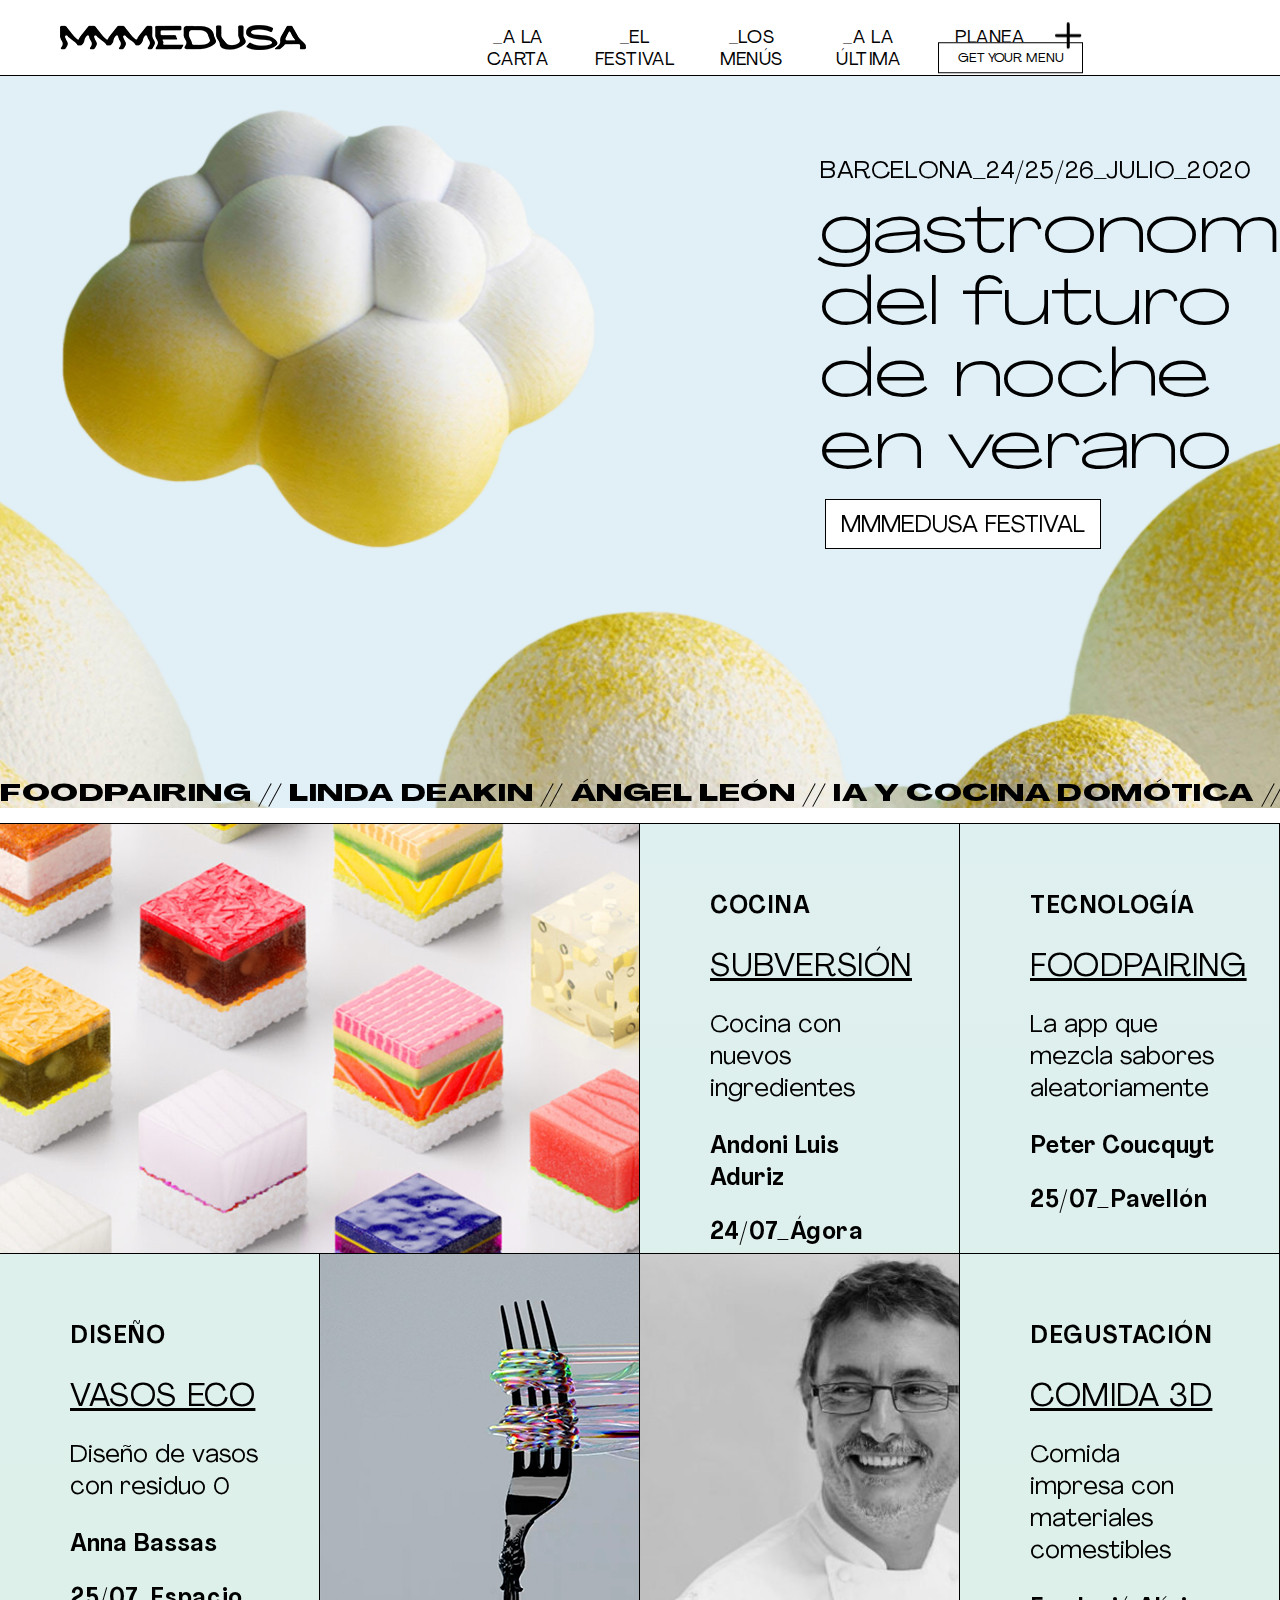
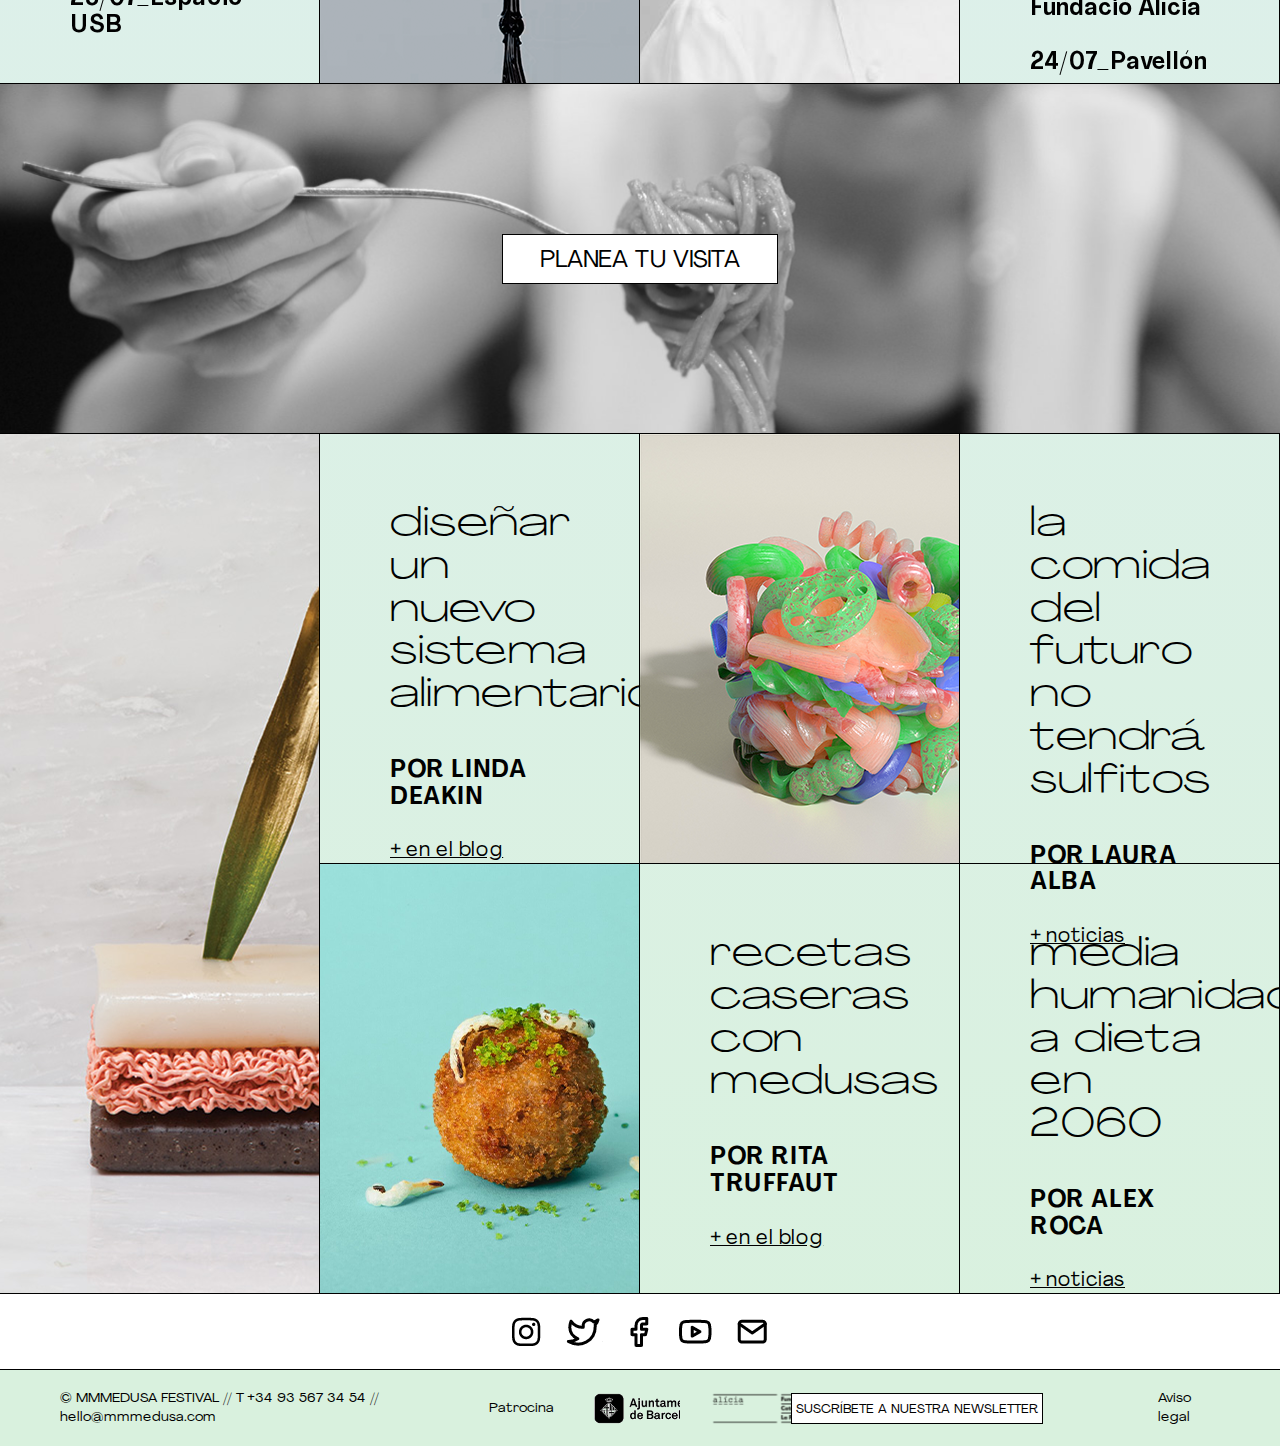
==== index.html @ 518aa2e2 "versió disseny BAU" ====
<!DOCTYPE html>
<html>
    <head>

        <meta charset="utf-8">
        <title>MMMEDUSA Festival</title>
        <meta name="author" content="Carlota Sas">
        <meta name="description" content="MMMedusa es un festival de gastronomía del futuro que se celebra durante el mes de julio en Barcelona y de noche.">
        <link rel="shortcut icon" href="img/medusa.png" type="image/png">
        <link rel="stylesheet" href="css/jquery.bxslider.css">
        <link rel="stylesheet" type="text/css" href="css/estilos.css">
        <script src="https://ajax.googleapis.com/ajax/libs/jquery/3.1.1/jquery.min.js"></script>
        <script src="css/jquery.bxslider.min.js"></script>

        <script>
        $(document).ready(function(){
        $('.slider').bxSlider({
        mode: 'horizontal',
        infiniteLoop: true,
        speed: 1500,
        pause: 7000,
        auto: true,
        pager: false,
        controls: false,
        autoHover:true
        }); 
        });
        </script>

    </head>


    <body>

        <header>

            <h1>MMMEDUSA</h1>
            <div id="navegacion">
                <nav>
                    <ul>
                        <li><a href="">_A la carta</a></li>
                        <li><a href="">_El Festival</a></li>
                        <li><a href="">_Los menús</a></li>
                        <li><a href="">_A la última</a></li>
                        <li><a href="">_Planea</a></li>
                    </ul>
                </nav>
                <a href="" class="boton2">Get your menu</a>
                <button id="burger">+</button>
            </div> 

        </header>


        <main>

            <section class="slider">
                
                <div id="portada1" title="Forsman & Bodenfors">
                    <div>
                    <p>Barcelona_24/25/26_Julio_2020</p>
                    <h2>gastronomía del futuro de noche en verano</h2>
                    </div>

                    <a href="" class="boton">MMMEDUSA Festival</a>
                </div>

                <div id="portada2" title="Lukas Vojir">
                    <div>
                    <h2>nuevos ingredientes para el menú de mañana</h2>
                    </div>

                    <a href="" class="boton">Reserva tu mesa</a>
                </div>

                <div id="portada3" title="Miki Nemcek">
                    <div>
                    <h2>45 eventos<br>3 días<br>27 speakers<br>8 cocinas</h2>
                    </div>

                    <a href="" class="boton">Mira la carta</a>
                </div>

            </section>

            <!--<section id="portada">

                <div>
                    <p>Barcelona_24/25/26_Julio_2020</p>
                    <h2>gastronomía del futuro de noche en verano</h2>
                </div>

                <a href="" class="boton">MMMEDUSA Festival</a>

            </section> 

            Esto es sin slider-->


            <aside>

                <div class="marquee">
                    <div class="track">
                        <div class="content">Foodpairing // Linda Deakin // Ángel León // IA y cocina domótica // 0% food // Sabores imposibles // Foodpairing // Linda Deakin // Ángel León // IA y cocina domótica // 0% food // Sabores imposibles //
                	   </div>
                	</div>
                </div>

            </aside>
            

            <section id="actividades">

                <a id="sushi" class="horizontal" href="https://globetrender.com/2019/04/01/sushi-singularity-3d-printed-food-biometric-data/" target="_blank">Sushi</a>

                <div class="flip-card">
  					<div class="flip-card-inner">
    					<div class="flip-card-front">
      						<article id="cocina">
                    			<h4>Cocina</h4>
                    			<a href="" id="actividad">Subversión</a>
                    			<div>
                        			<p>Cocina con nuevos ingredientes</p>
                        			<p class="bold">Andoni Luis Aduriz</p>
                    			</div>
                    			<h4 class="lugar">24/07_Ágora</h4>
                			</article>
    					</div>
    					<div class="flip-card-back">
    							<article id="cocina">
                    			<h4>Cocina</h4>
                    			<a href="" id="actividad">Medusas</a>
                    			<div>
                        			<p>Aprende a cocinar la comida del futuro</p>
                        			<p class="bold">Carme Ruscalleda</p>
                    			</div>
                    			<h4 class="lugar">25/07_Ágora</h4>
                				</article>
    					</div>
  					</div>
				</div>

                <div class="flip-card">
  					<div class="flip-card-inner">
    					<div class="flip-card-front">
    						<article id="tecnologia">
                    			<h4>Tecnología</h4>
                    			<a href="" id="actividad">Foodpairing</a>
                    			<div>
                        			<p>La app que mezcla sabores aleatoriamente</p>
                        			<p class="bold">Peter Coucquyt</p>
                    			</div>
                    			<h4 class="lugar">25/07_Pavellón</h4>
                			</article>
                		</div>
    					<div class="flip-card-back">
    						<article id="tecnologia">
                    			<h4>Tecnología</h4>
                    			<a href="" id="actividad">AI Cooking</a>
                    			<div>
                        			<p>Robots en la cocina: una realidad cercana</p>
                        			<p class="bold">Sony Corporation</p>
                    			</div>
                    			<h4 class="lugar">26/07_Espacio USB</h4>
                			</article>
                		</div>
  					</div>
				</div>
                
                <div class="flip-card">
  					<div class="flip-card-inner">
    					<div class="flip-card-front">
    						<article id="diseno">
                    			<h4>Diseño</h4>
                    			<a href="" id="actividad">Vasos Eco</a>
                    			<div>
                        			<p>Diseño de vasos con residuo 0</p>
                        			<p class="bold">Anna Bassas</p>
                    			</div>
                    			<h4 class="lugar">25/07_Espacio USB</h4>
                			</article>
                		</div>
    					<div class="flip-card-back">
    						<article id="diseno">
                    			<h4>Diseño</h4>
                    			<a href="" id="actividad">Sistemas</a>
                    			<div>
                        			<p>Diseñar el sistema alimentario del futuro</p>
                        			<p class="bold">Linda Deakin</p>
                    			</div>
                    			<h4 class="lugar">26/07_Ágora</h4>
                			</article>
                		</div>
  					</div>
				</div>

                <a id="tenedor" class="unidad" href="https://xk.studio/0-Food" target="_blank">Tenedor</a>

                <a id="andoni" class="unidad" href="https://www.mugaritz.com" target="_blank">Andoni</a>

                <div class="flip-card">
  					<div class="flip-card-inner">
    					<div class="flip-card-front">
    						<article id="degustacion">
                    			<h4>Degustación</h4>
                    			<a href="" id="actividad">Comida 3D</a>
                    			<div>
                        			<p>Comida impresa con materiales comestibles</p>
                        			<p class="bold">Fundació Alícia</p>
                    			</div>
                    			<h4 class="lugar">24/07_Pavellón</h4>
                			</article>
               			</div>
    					<div class="flip-card-back">
    						<article id="degustacion">
                    			<h4>Degustación</h4>
                    			<a href="" id="actividad">Liofilizados</a>
                    			<div>
                        			<p>Comida lista para llevar con todo el sabor</p>
                        			<p class="bold">Semon</p>
                    			</div>
                    			<h4 class="lugar">25/07_Pavellón</h4>
                			</article>
                		</div>
  					</div>
				</div>

            </section>


            <section id="planea">

                <a href="" class="boton">Planea tu visita</a>

            </section>


            <section id="novedades">
                
                <a id="pincho" class="vertical" href="http://www.elsayranzo.com/old/2017/01/15/the-future-of-food/" target="_blank">Pincho</a>

                <article id="sistema" class="unidad">
                    <h2 class="titular">diseñar un nuevo sistema alimentario</h2>
                    <h4 class="autor">Por Linda Deakin</h4>
                    <a href="" id="noticias">+ en el blog</a>
                </article>

                <a id="capas" class="unidad" href="https://xk.studio/0-Food" target="_blank">Capas</a>

                <article id="sulfitos" class="unidad">
                    <h2 class="titular">la comida del futuro no tendrá sulfitos</h2>
                    <h4 class="autor">Por Laura Alba</h4>
                    <a href="" id="noticias">+ noticias</a>
                </article>

                <a id="bola" class="unidad" href="https://space10.com/project/tomorrows-meatball/" target="_blank">Bola</a>

                <article id="medusa" class="unidad">
                    <h2 class="titular">recetas caseras con medusas</h2>
                    <h4 class="autor">Por Rita Truffaut</h4>
                    <a href="" id="noticias">+ en el blog</a>
                </article>

                 <article id="dieta" class="unidad">
                    <h2 class="titular">media humanidad a dieta en 2060 </h2>
                    <h4 class="autor">Por Alex Roca</h4>
                    <a href="" id="noticias">+ noticias</a>
                </article>
                
            
            </section>


        </main>


        <footer>


            <section id="footer-social">
                <div class="contenedor-social">
                    <a id="instagram" href="">Instagram</a>
                    <a id="twitter" href="">Twitter</a>
                    <a id="facebook" href="">Facebook</a>
                    <a id="youtube" href="">Youtube</a>
                    <a id="mail" href="">Mail</a>
                </div>
            </section>


            <section id="creditos">
            	<div id="contacto">
                <p>© MMMEDUSA FESTIVAL   //   T +34 93 567 34 54   //   hello@mmmedusa.com</p>
                </div>

                <div id="patrocinadores">
                    <p>Patrocina</p>
                    <a id="aj" class="logo" href="https://meet.barcelona.cat/ca/descobreix-barcelona/viu-barcelona/gastronomia" target="_blank">Ajuntament</a>
                    <a id="fa" class="logo" href="http://www.alicia.cat/ca/" target="_blank">Fundació Alícia</a>              
                </div>

                <div id="final">
                    <a href="" class="boton3">Suscríbete a nuestra newsletter</a>
                    <p>Aviso legal</p>
                </div>

            </section>

        </footer>

    </body>
</html>
---- css/estilos.css ----
@font-face {
  	font-family: "Agrandir-Regular";
  	src: url('../fonts/Agrandir-Regular.eot');
    src: url('../fonts/Agrandir-Regular.eot?#iefix') format('embedded-opentype'),
        url('../fonts/Agrandir-Regular.woff2') format('woff2'),
        url('../fonts/Agrandir-Regular.woff') format('woff'),
        url('../fonts/Agrandir-Regular.ttf') format('truetype'),
        url('../fonts/Agrandir-Regular.svg#Agrandir-Regular') format('svg');
    font-weight: normal;
    font-style: normal;
}

@font-face {
  	font-family: "Agrandir-TextBold";
  	src: url('../fonts/Agrandir-TextBold.eot');
    src: url('../fonts/Agrandir-TextBold.eot?#iefix') format('embedded-opentype'),
        url('../fonts/Agrandir-TextBold.woff2') format('woff2'),
        url('../fonts/Agrandir-TextBold.woff') format('woff'),
        url('../fonts/Agrandir-TextBold.ttf') format('truetype'),
        url('../fonts/Agrandir-TextBold.svg#Agrandir-TextBold') format('svg');
    font-weight: bold;
    font-style: normal;
}

@font-face {
  	font-family: "Agrandir-GrandLight";
  	src: url('../fonts/Agrandir-GrandLight.eot');
    src: url('../fonts/Agrandir-GrandLight.eot?#iefix') format('embedded-opentype'),
        url('../fonts/Agrandir-GrandLight.woff2') format('woff2'),
        url('../fonts/Agrandir-GrandLight.woff') format('woff'),
        url('../fonts/Agrandir-GrandLight.ttf') format('truetype'),
        url('../fonts/Agrandir-GrandLight.svg#Agrandir-GrandLight') format('svg');
    font-weight: 300;
    font-style: normal;
}

@font-face {
  	font-family: "Agrandir-GrandHeavy";
  	src: url('../fonts/Agrandir-GrandHeavy.eot');
    src: url('../fonts/Agrandir-GrandHeavy.eot?#iefix') format('embedded-opentype'),
        url('../fonts/Agrandir-GrandHeavy.woff2') format('woff2'),
        url('../fonts/Agrandir-GrandHeavy.woff') format('woff'),
        url('../fonts/Agrandir-GrandHeavy.ttf') format('truetype'),
        url('../fonts/Agrandir-GrandHeavy.svg#Agrandir-GrandHeavy') format('svg');
    font-weight: 800;
    font-style: normal;
}


body {
	margin:0;
	font-family:Agrandir-Regular;
	font-size:14px;
	background-image: linear-gradient(#E1EFF6, #D9F1DE);
}


header {
	height: 76px;
	background-color: #ffffff;
	border-bottom: solid 1px #000000;
	padding-top: 25px;
	padding-left: 60px;
	padding-right: 60px;
	box-sizing: border-box;
	overflow: hidden;
	position: fixed;
  	top: 0;
  	width: 100%;
  	z-index:99999;
}

header h1 {
	margin: 0;
	float: left;
	background-image: url('../img/logo-mmmedusa.png');
	width:246px;
	height:25px;
	text-indent: -999999px;
	position:relative;
}

#navegacion {
	float:right;
	width: 68%;
	height: 76px;
	text-align: left;
	margin: 0;
}

nav ul {
	list-style:none;
	padding-top: 3px;
	margin:0;
}

nav ul li {
	float:left;
	width: 15.6%;
	text-align: center;
	text-transform:uppercase;
	letter-spacing: 0.6px;
	font-size:1.285em;
	position:relative;
}

nav ul li a {
	color: black;
	text-decoration: none;
	display: block;
	width: 80%;
}

nav ul li a:hover {
	color: grey;
}

.boton2 {
	display: block;
	background-color: #ffffff;
	border: solid 1px #000000;
	width: 145px;
	height: 31px;
	text-align: center;
	color: #000000;
	line-height: 31px;
	text-decoration: none;
	text-transform: uppercase;
	font-size: 0.928em;
	float: left;
	box-sizing: border-box;
	margin-right: 55px;
  	top: 50%;
  	-ms-transform: translateY(-25%);
  	transform: translateY(-25%);
}

button {
	border: none;
	background-color: transparent;
	background-image: url('../img/mes.png');
	width:27px;
	height:27px;
	text-indent: -999999px;
	margin: 0;
	padding: 0;
	float: left;
	position: absolute;
  	top: 50%;
  	-ms-transform: translateY(-58%);
  	transform: translateY(-58%);
}


.bxslider {
 	margin: 0;
 	padding: 0;
  	width: 100%;  
  	height: 758px;
  	border: 0;
  	box-sizing: border-box;
}

.bx-wrapper {
	margin: 0;
	padding: 0;
    width: 100%;
    height: 758px;
    border: 0; 
    box-sizing: border-box;
  	position: relative;
}

.bx-wrapper .bx-viewport { 
	margin: 0;
	padding: 0;
    background-color: #E1EFF6;
    border: none;
    -moz-box-shadow: none;
    -webkit-box-shadow: none;
   	box-shadow: none;
    position: static;
 }

h2 {
	font-family:Agrandir-GrandLight;
	font-size:4.8em;
	font-weight:normal;
	margin:0;
	letter-spacing: 0.6px;
	line-height: 1.07;
}

#portada1 {
	margin-top: 76px;
	width: 100%;
	height:758px;
	background-image: url('../img/forsman.png');
	background-position: center;
	background-size:cover;
	padding-top:50px;
	padding-left:60px;
	border: 0;
}

#portada1 div {
	width:495px;
	margin-top:30px;
	margin-left:760px;
}

#portada1 div p {
	font-size:1.785em;
	margin:0.5em 0;
	text-transform:uppercase;
	letter-spacing: 0.6px;
}

#portada1 .boton {
	margin-top:11px;
	margin-left: 765px;
}

#portada2 {
	margin-top: 76px;
	width: 100%;
	height:758px;
	background-image: url('../img/vojir.png');
	background-position: center;
	background-size:cover;
	padding-top:50px;
	padding-left:60px;
}

#portada2 div {
	width:495px;
	margin-top:30px;
	margin-left:272px;
}

#portada2 div h2 {
	text-align:right;
}

#portada2 .boton {
	margin-top:11px;
	margin-left: 488px;
}

#portada3 {
	margin-top: 76px;
	width: 100%;
	height:758px;
	background-image: url('../img/plat.png');
	background-position: center;
	background-size:cover;
	padding-top:50px;
	padding-left:60px;
}

#portada3 div {
	width:500px;
	margin-top:280px;
	margin-left:267px;
}

#portada3 div h2 {
	text-align:right;
}

#portada3 .boton {
	margin-top:11px;
	margin-left: 486px;
}

.boton {
	display:block;
	background-color: #ffffff;
	border:solid 1px #000000;
	width:274px;
	height:48px;
	text-align:center;
	color:#000000;
	line-height:52px;
	text-decoration: none;
	text-transform:uppercase;
	font-size:1.714em;
}

.boton: hover{
	cursor: pointer;
}


aside {
	margin: 0;
	height: 66px;
	background-color: white;
	border-top: solid 1px #000000;
	border-bottom: solid 1px #000000;
	box-sizing: border-box;
	font-family:Agrandir-GrandHeavy;
	font-size:1.785em;
	letter-spacing: 0.6px;
	text-transform:uppercase;
	line-height: 72px;
	color: #000000;
}

.marquee {
  	position: relative;
  	width: 100vw;
  	max-width: 100%;
  	height: 66px;
  	overflow-x: hidden;
}

.track {
  	position: absolute;
  	white-space: nowrap;
  	will-change: transform;
  	animation: marquee 20s linear infinite;
}

@keyframes marquee {
  	from { transform: translateX(0); }
  	to { transform: translateX(-50%); }
}

#actividades {
	height:860px;
	width: 100%;
	box-sizing: border-box;
	float:left;
}

.unidad {
	width: 25%;
	height: 50%;
	background-color: transparent;
	margin: 0px;
	float: left;
	padding-top: 70px;
	padding-left: 70px;
	padding-right: 60px;
	border-right: solid 1px #000000;
	border-bottom: solid 1px #000000; 
	box-sizing: border-box;
}

.unidad: last-of-type{
	border-right: none;
}

.flip-card {
  	background-color: transparent;
  	width: 25%;
  	height: 50%;
  	perspective: 1000px;
  	float: left;
  	text-align: left;
  	margin: 0px;
	padding-top: 70px;
	padding-left: 70px;
	padding-right: 60px;
	border-right: solid 1px #000000;
	border-bottom: solid 1px #000000; 
	box-sizing: border-box;
}


.flip-card-inner {
  	position: relative;
  	width: 100%;
  	height: 100%;
  	text-align: center;
  	transition: transform 0.8s;
  	transform-style: preserve-3d;
  	text-align: left;
}

.flip-card:hover .flip-card-inner {
  	transform: rotateX(180deg);
}

.flip-card-front, .flip-card-back {
  	position: absolute;
  	width: 100%;
  	height: 100%;
  	-webkit-backface-visibility: hidden;
  	backface-visibility: hidden;
}

.flip-card-back {
  	transform: rotateX(180deg);
}

#actividad {
	font-size: 2.285em;
	font-weight:normal;
	letter-spacing: 0.6px;
	line-height: 1.07;
	text-transform:uppercase;
	color: black;
}

.horizontal {
	width: 50%;
	height: 50%;
	margin: 0px;
	float: left;
	padding-top: 80px;
	padding-left: 70px;
	padding-right: 70px;
	border-right: solid 1px #000000;
	border-bottom: solid 1px #000000; 
	box-sizing: border-box;
}

.vertical {
	width: 25%;
	height: 100%;
	margin: 0px;
	float: left;
	padding-top: 80px;
	padding-left: 70px;
	padding-right: 70px;
	border-right: solid 1px #000000;
	border-bottom: solid 1px #000000; 
	box-sizing: border-box;
}

h4 {
	font-family:Agrandir-TextBold;
	font-size:1.785em;
	font-weight:normal;
	margin:0;
	letter-spacing: 0.6px;
	line-height: 1.07;
	text-transform:uppercase;
	padding-bottom: 30px;
}

main section article div p {
	font-size:1.785em;
} 


.bold {
	font-family:Agrandir-TextBold;
	font-size: 1.785em;
}

.lugar {
	text-transform: capitalize;
}

#sushi {
	margin: 0;
	float: left;
	background-image: url('../img/sushi.png');
	text-indent: -999999px;
	position:relative;
}

#tenedor {
	margin: 0;
	float: left;
	background-image: url('../img/tenedor.png');
	text-indent: -999999px;
	position:relative;
}

#andoni {
	margin: 0;
	float: left;
	background-image: url('../img/andoni.png');
	text-indent: -999999px;
	position:relative;
}

#planea {
	height:350px;
	width: 100%;
	background-image: url('../img/come.png');
	background-position: center;
	background-size:cover;
	border-bottom: solid 1px #000000;
	box-sizing: border-box;
	display: flex;
	justify-content: center;
	align-items:center;
}

#planea .boton {
	position: absolute;
}

#novedades {
	height:860px;
	width: 100%;
	box-sizing: border-box;
	float:left;
}

.titular {
	font-size:2.857em;
	padding-bottom: 40px;
}

#noticias {
	font-size:1.428em;
	font-weight:normal;
	margin:0;
	letter-spacing: 0.6px;
	line-height: 1.07;
	color: black;
}

#pincho {
	margin: 0;
	float: left;
	background-image: url('../img/pincho.png');
	text-indent: -999999px;
	position:relative;
	border-bottom: solid 1px #000000;
	border-right: : solid 1px #000000;
	box-sizing: border-box;
}

#capas {
	margin: 0;
	float: left;
	background-image: url('../img/capas.png');
	text-indent: -999999px;
	position:relative;
}

#bola {
	margin: 0;
	float: left;
	background-image: url('../img/bola.png');
	text-indent: -999999px;
	position:relative;
}



footer {
	margin:0;
	height: 152px;
	background-color: #D9F1DE;
	box-sizing: border-box;
	overflow: hidden;
  	width: 100%;
  	clear:both;
 }


#footer-social { 
	height: 76px;
	width: 100%;
	background-color: #ffffff;
	border-bottom: solid 1px #000000;
	box-sizing: border-box;
	display: flex;
	justify-content: center;
	align-items:center;
}

.contenedor-social {
	height: 76px;
	width: 22%;
	display: flex;
	justify-content: space-around;
	align-items:center;
}

#instagram {
	background-image: url('../img/insta.png');
	width: 38px;
	height: 30px;
	text-indent: -999999px;
	box-sizing: border-box;
	margin: 0;
}

#twitter {
	background-image: url('../img/twitter.png');
	width: 38px;
	height: 30px;
	text-indent: -999999px;
	box-sizing: border-box;
	margin: 0;
}

#facebook {
	background-image: url('../img/facebook.png');
	width: 38px;
	height: 30px;
	text-indent: -999999px;
	box-sizing: border-box;
	margin: 0;
}

#youtube {
	background-image: url('../img/youtube.png');
	width: 38px;
	height: 30px;
	text-indent: -999999px;
	box-sizing: border-box;
	margin: 0;
}

#mail {
	background-image: url('../img/mail.png');
	width: 38px;
	height: 30px;
	text-indent: -999999px;
	box-sizing: border-box;
	margin: 0;
}

#creditos {
	height: 76px;
	width: 100%;
	box-sizing: border-box;
	padding-left: 60px;
	padding-right: 60px;
	display: flex;
	justify-content: space-around;
	align-items:center;
}

#contacto {
	width: 37%;
 	height: 76px;
 	display: flex;
	justify-content: flex-start;
	align-items:center;
}

 #patrocinadores {
 	text-align: left;
 	width: 26%;
 	height: 76px;
 	display: flex;
	justify-content: space-around;
	align-items:center;
 }

 footer section #patrocinadores p {
 	padding-right: 40px;
 }

 #aj {
	margin: 0;
	background-image: url('../img/ajuntament.png');
	text-indent: -999999px;
	width: 110px;
	height: 31px;
	box-sizing: border-box;
	margin-right: 30px;
}

 #fa {
	margin: 0;
	background-image: url('../img/alicia.png');
	text-indent: -999999px;
	width: 103px;
	height: 33px;
	box-sizing: border-box;
}

 #final {
 	width: 37%;
 	height: 76px;
 	display: flex;
	justify-content: flex-end;
	align-items:center;
 }

.boton3 {
	display:block;
	background-color: #ffffff;
	border:solid 1px #000000;
	width:280px;
	height:31px;
	text-align:center;
	color:#000000;
	line-height:31px;
	text-decoration: none;
	text-transform:uppercase;
	font-size:0.928em;
	box-sizing: border-box;
	margin:0;
	margin-right: 115px;
}
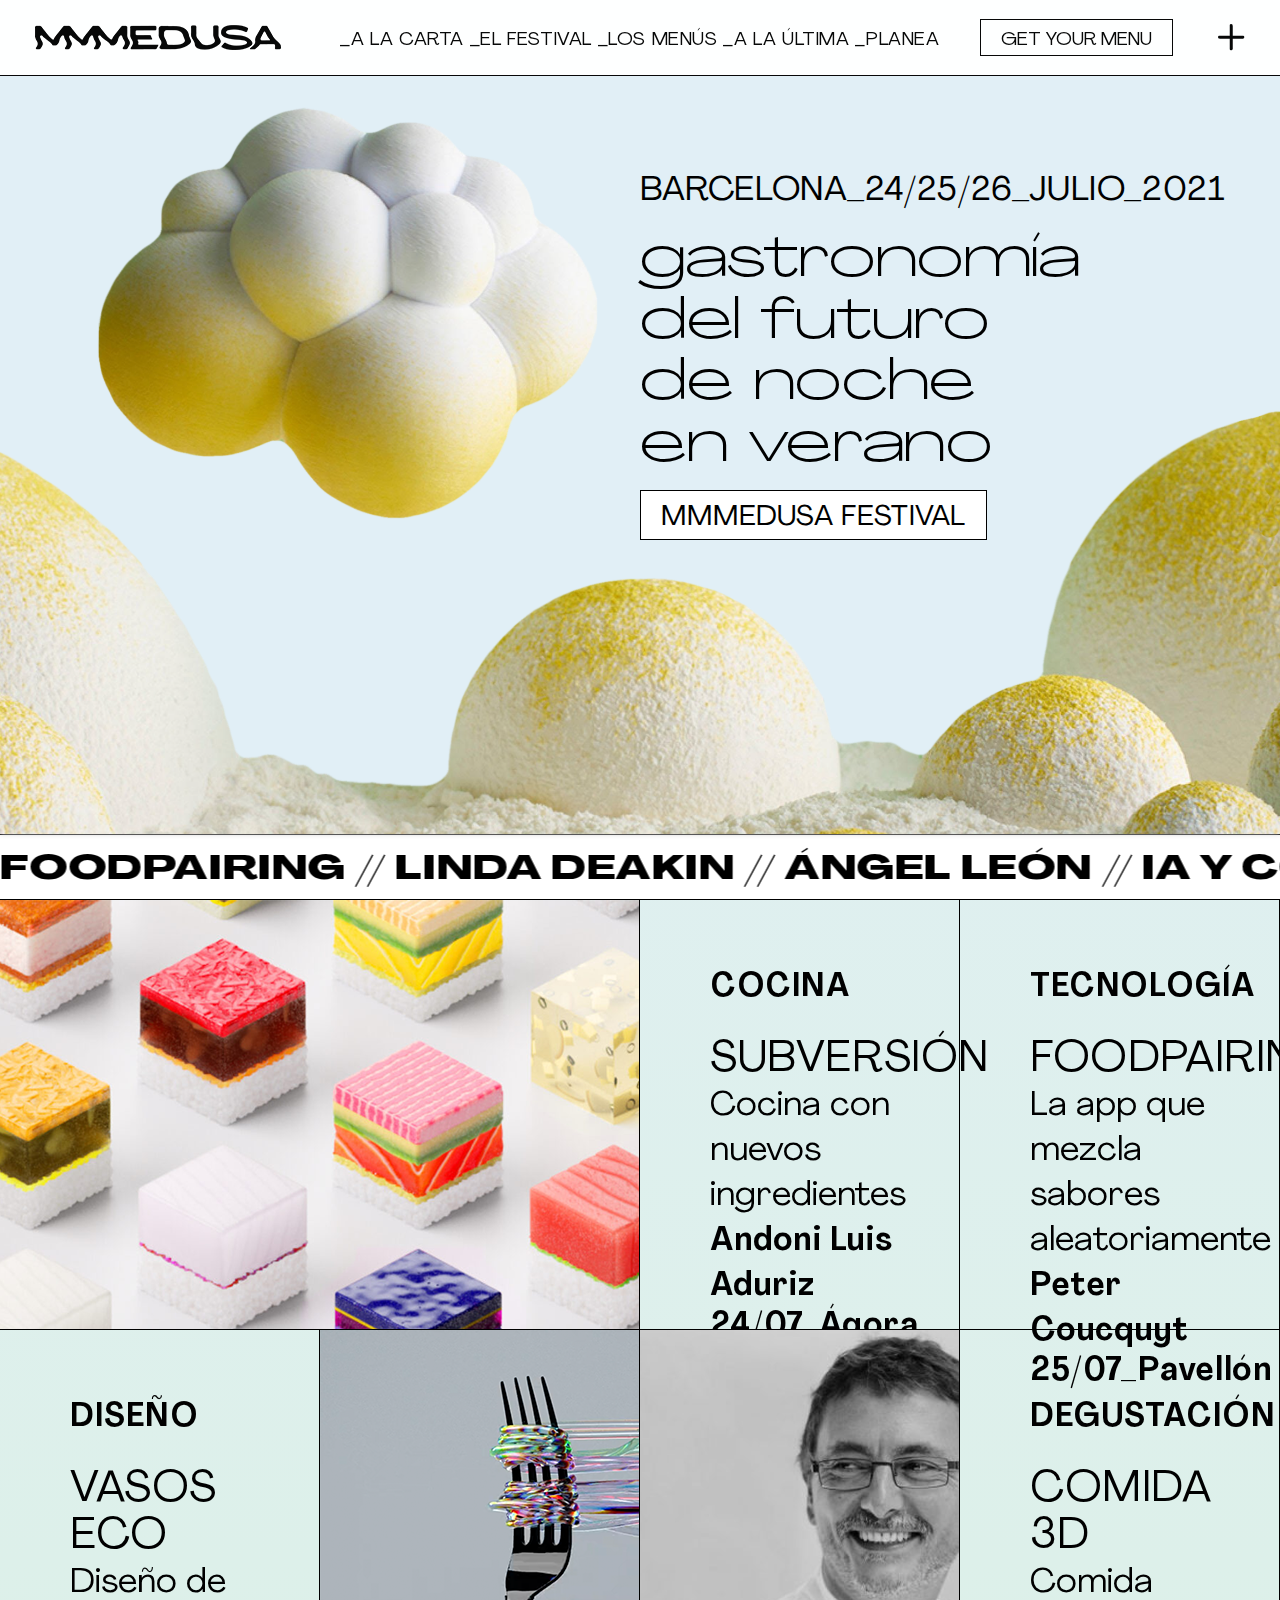
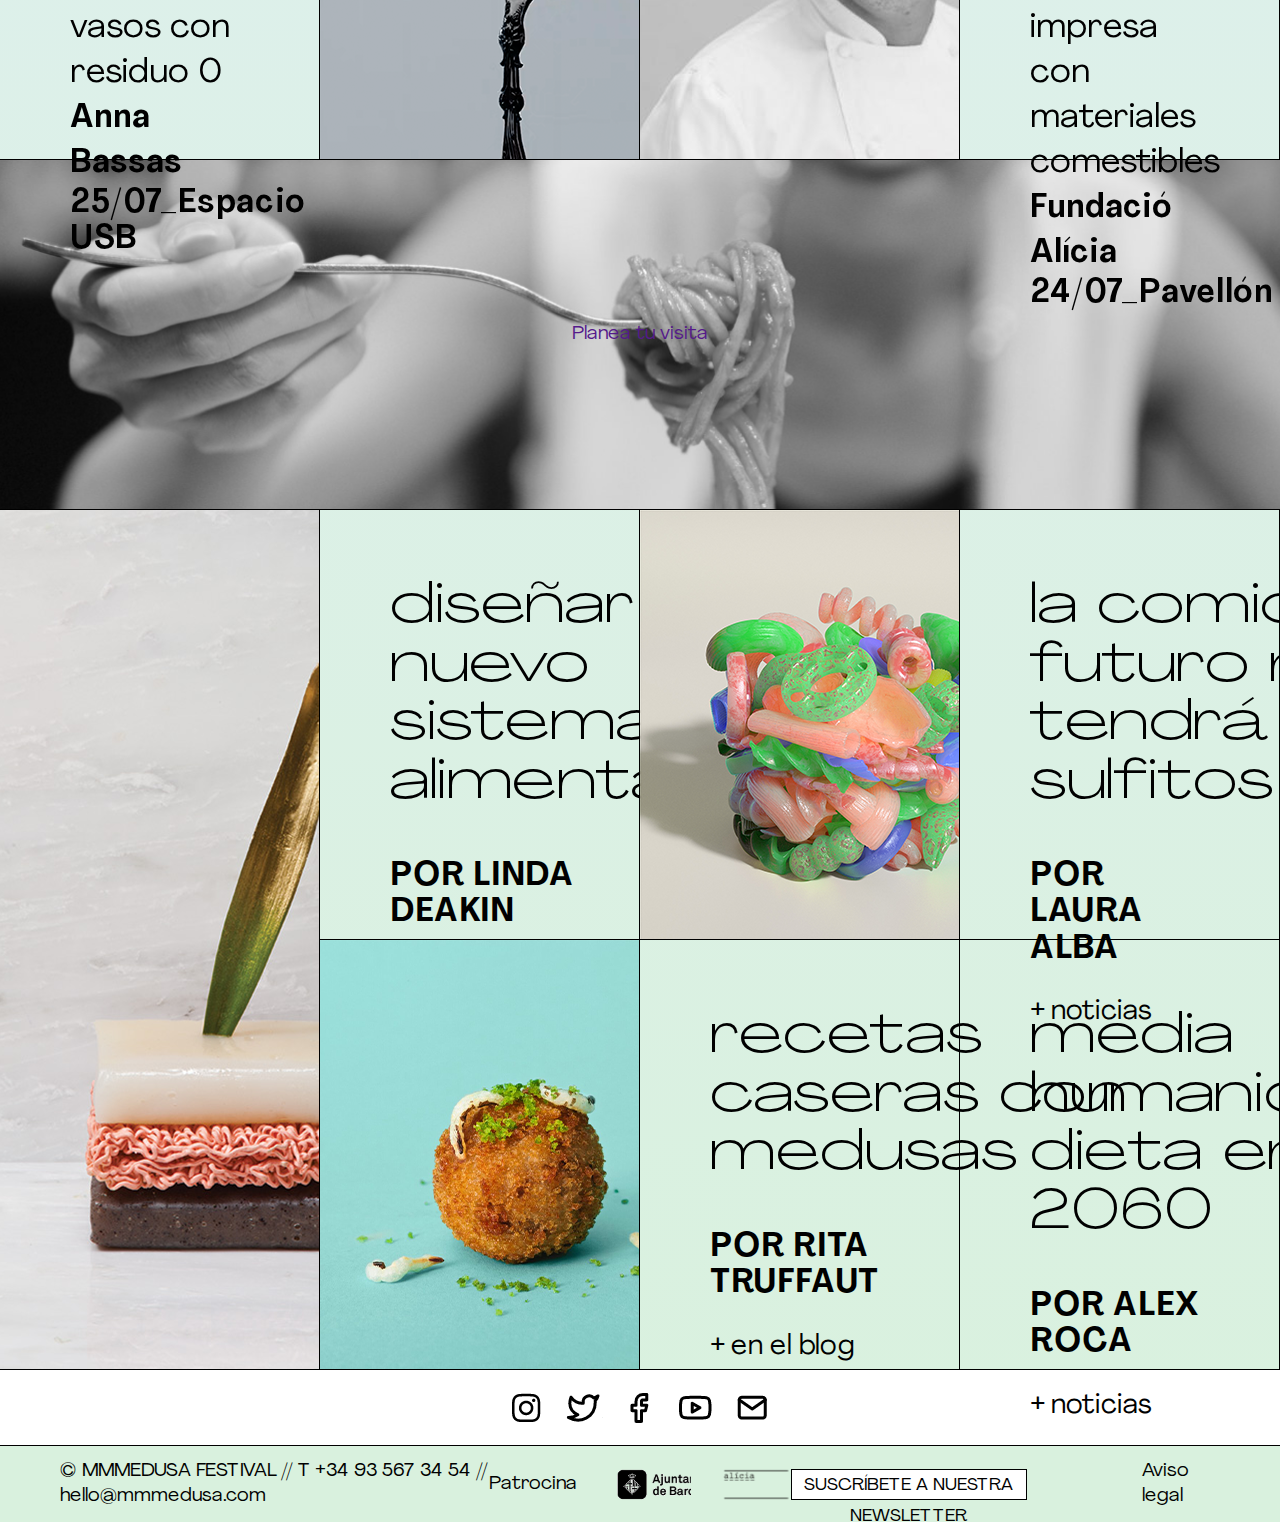
==== commit 40e6c19e: "nav i portada" ====
--- a/index.html
+++ b/index.html
@@ -10,22 +10,8 @@
         <link rel="stylesheet" href="css/jquery.bxslider.css">
         <link rel="stylesheet" type="text/css" href="css/estilos.css">
         <script src="https://ajax.googleapis.com/ajax/libs/jquery/3.1.1/jquery.min.js"></script>
-        <script src="css/jquery.bxslider.min.js"></script>
-
-        <script>
-        $(document).ready(function(){
-        $('.slider').bxSlider({
-        mode: 'horizontal',
-        infiniteLoop: true,
-        speed: 1500,
-        pause: 7000,
-        auto: true,
-        pager: false,
-        controls: false,
-        autoHover:true
-        }); 
-        });
-        </script>
+        <script src="js/jquery.bxslider.min.js"></script>
+        <script src="js/slider.js"></script>
 
     </head>
 
@@ -34,19 +20,19 @@
 
         <header>
 
-            <h1>MMMEDUSA</h1>
-            <div id="navegacion">
-                <nav>
-                    <ul>
-                        <li><a href="">_A la carta</a></li>
-                        <li><a href="">_El Festival</a></li>
-                        <li><a href="">_Los menús</a></li>
-                        <li><a href="">_A la última</a></li>
-                        <li><a href="">_Planea</a></li>
-                    </ul>
-                </nav>
-                <a href="" class="boton2">Get your menu</a>
-                <button id="burger">+</button>
+            <h1><a href="#index.html">MMMEDUSA</a></h1>
+            <nav>
+                <ul>
+                    <li><a href="">_A la carta</a></li>
+                    <li><a href="">_El Festival</a></li>
+                    <li><a href="">_Los menús</a></li>
+                    <li><a href="">_A la última</a></li>
+                    <li><a href="">_Planea</a></li>
+                </ul>
+            </nav>
+            <div class="botons">
+                <button>Get your menu</button>
+                <a href="" id="burger"></a>
             </div> 
 
         </header>
@@ -56,45 +42,29 @@
 
             <section class="slider">
                 
-                <div id="portada1" title="Forsman & Bodenfors">
-                    <div>
-                    <p>Barcelona_24/25/26_Julio_2020</p>
-                    <h2>gastronomía del futuro de noche en verano</h2>
+                <article id="portada1" title="Forsman & Bodenfors">
+                    <div class="txt_portada1">
+                        <p>Barcelona_24/25/26_Julio_2021</p>
+                        <h2>gastronomía del futuro de noche<br> en verano</h2>
+                        <button>MMMEDUSA Festival</button>
                     </div>
-
-                    <a href="" class="boton">MMMEDUSA Festival</a>
-                </div>
-
-                <div id="portada2" title="Lukas Vojir">
-                    <div>
-                    <h2>nuevos ingredientes para el menú de mañana</h2>
+                </article>
+
+                <article id="portada2" title="Lukas Vojir">
+                    <div class="txt_portada2">
+                        <h2>nuevos ingredientes para el menú<br>de mañana</h2>
+                        <button>Reserva tu mesa</button>
                     </div>
-
-                    <a href="" class="boton">Reserva tu mesa</a>
-                </div>
-
-                <div id="portada3" title="Miki Nemcek">
-                    <div>
-                    <h2>45 eventos<br>3 días<br>27 speakers<br>8 cocinas</h2>
+                </article>
+
+                <article id="portada3" title="Miki Nemcek">
+                    <div class="txt_portada3">
+                        <h2>45 eventos<br>3 días<br>27 speakers<br>8 cocinas</h2>
+                        <button>Mira la carta</button>
                     </div>
-
-                    <a href="" class="boton">Mira la carta</a>
-                </div>
-
-            </section>
-
-            <!--<section id="portada">
-
-                <div>
-                    <p>Barcelona_24/25/26_Julio_2020</p>
-                    <h2>gastronomía del futuro de noche en verano</h2>
-                </div>
-
-                <a href="" class="boton">MMMEDUSA Festival</a>
-
-            </section> 
-
-            Esto es sin slider-->
+                </article>
+
+            </section>
 
 
             <aside>
--- a/css/estilos.css
+++ b/css/estilos.css
@@ -46,119 +46,128 @@
     font-style: normal;
 }
 
+* {
+	box-sizing: border-box;
+	margin: 0;
+	padding: 0;
+}
 
 body {
-	margin:0;
-	font-family:Agrandir-Regular;
-	font-size:14px;
+	font-family: 'Agrandir-Regular';
+	font-size: 1.2rem;
 	background-image: linear-gradient(#E1EFF6, #D9F1DE);
 }
 
+a {
+	text-decoration: none;
+	display: inline-block;
+}
+
+a:hover {
+	cursor: pointer;
+}
+
+button {
+	background-color: #ffffff;
+	border: solid 1px #000000;
+	border-radius: none;
+	padding: 8px 20px 2px 20px;
+	text-align: center;
+	color: #000000;
+	text-decoration: none;
+	text-transform: uppercase;
+	font-family: 'Agrandir-Regular';
+	font-size: 1.2rem;
+	transition: all .1s ease-in-out;
+}
+    
+button:hover {
+	background-image: linear-gradient(to bottom right, #E1EFF6, #D9F1DE);
+    transform: scale(1.05);
+	will-change: transform;
+}
+
 
 header {
+	top:0;
+	width: 100%;
 	height: 76px;
 	background-color: #ffffff;
 	border-bottom: solid 1px #000000;
-	padding-top: 25px;
-	padding-left: 60px;
-	padding-right: 60px;
-	box-sizing: border-box;
-	overflow: hidden;
+	display: flex;
+	align-items: center;
+	padding-left: 35px;
+	padding-right: 35px;
 	position: fixed;
-  	top: 0;
-  	width: 100%;
-  	z-index:99999;
+	z-index:99999;
+	opacity: 0.97;
 }
 
 header h1 {
-	margin: 0;
-	float: left;
 	background-image: url('../img/logo-mmmedusa.png');
-	width:246px;
-	height:25px;
-	text-indent: -999999px;
-	position:relative;
-}
-
-#navegacion {
-	float:right;
-	width: 68%;
-	height: 76px;
-	text-align: left;
-	margin: 0;
+	background-repeat: no-repeat;
+	width:25%;
+	text-indent: -999999px;
+	margin-top: 25px;
+	cursor: pointer;
+}
+
+nav {
+	width: 50%;
+
 }
 
 nav ul {
+	display: flex;
+	align-items: center;
+	justify-content: space-around;
 	list-style:none;
-	padding-top: 3px;
-	margin:0;
 }
 
 nav ul li {
-	float:left;
-	width: 15.6%;
 	text-align: center;
 	text-transform:uppercase;
 	letter-spacing: 0.6px;
-	font-size:1.285em;
-	position:relative;
+	margin-top: 5px;
 }
 
 nav ul li a {
 	color: black;
-	text-decoration: none;
-	display: block;
-	width: 80%;
+	transition: all .1s ease-in-out;
 }
 
 nav ul li a:hover {
-	color: grey;
-}
-
-.boton2 {
-	display: block;
-	background-color: #ffffff;
-	border: solid 1px #000000;
-	width: 145px;
-	height: 31px;
-	text-align: center;
-	color: #000000;
-	line-height: 31px;
-	text-decoration: none;
-	text-transform: uppercase;
-	font-size: 0.928em;
-	float: left;
-	box-sizing: border-box;
-	margin-right: 55px;
-  	top: 50%;
-  	-ms-transform: translateY(-25%);
-  	transform: translateY(-25%);
-}
-
-button {
+	transform: scale(1.1);
+	will-change: transform;
+}
+
+.botons {
+	width: 25%;
+	display: flex;
+	align-items: center;
+	justify-content: flex-end;
+}
+
+#burger {
 	border: none;
 	background-color: transparent;
 	background-image: url('../img/mes.png');
 	width:27px;
 	height:27px;
-	text-indent: -999999px;
-	margin: 0;
+	margin-left: 15%;
 	padding: 0;
-	float: left;
-	position: absolute;
-  	top: 50%;
-  	-ms-transform: translateY(-58%);
-  	transform: translateY(-58%);
-}
-
+}
+
+
+main {
+	margin-top: 76px;	
+}
 
 .bxslider {
  	margin: 0;
  	padding: 0;
   	width: 100%;  
   	height: 758px;
-  	border: 0;
-  	box-sizing: border-box;
 }
 
 .bx-wrapper {
@@ -167,8 +176,6 @@
     width: 100%;
     height: 758px;
     border: 0; 
-    box-sizing: border-box;
-  	position: relative;
 }
 
 .bx-wrapper .bx-viewport { 
@@ -183,53 +190,57 @@
  }
 
 h2 {
-	font-family:Agrandir-GrandLight;
-	font-size:4.8em;
+	font-family: 'Agrandir-GrandLight';
+	font-size: 3em;
 	font-weight:normal;
-	margin:0;
 	letter-spacing: 0.6px;
 	line-height: 1.07;
+	margin-bottom: 2%;
+	width:450px;
+}
+
+.slider button {
+	font-size:1.5em;
+}
+
+.boton:hover {
+	cursor: pointer;
 }
 
 #portada1 {
-	margin-top: 76px;
 	width: 100%;
 	height:758px;
 	background-image: url('../img/forsman.png');
 	background-position: center;
-	background-size:cover;
-	padding-top:50px;
-	padding-left:60px;
+	background-size: cover;
 	border: 0;
-}
-
-#portada1 div {
-	width:495px;
-	margin-top:30px;
-	margin-left:760px;
-}
-
-#portada1 div p {
+	display: flex;
+	justify-content: flex-end
+}
+
+.txt_portada1{
+	width: 50%;
+	height: 90%;
+	align-self: flex-end;
+}
+
+.txt_portada1 p {
 	font-size:1.785em;
 	margin:0.5em 0;
 	text-transform:uppercase;
 	letter-spacing: 0.6px;
 }
 
-#portada1 .boton {
-	margin-top:11px;
-	margin-left: 765px;
-}
-
 #portada2 {
-	margin-top: 76px;
 	width: 100%;
 	height:758px;
 	background-image: url('../img/vojir.png');
 	background-position: center;
 	background-size:cover;
-	padding-top:50px;
-	padding-left:60px;
+	border: 0;
+	display: flex;
+	justify-content: flex-end
+	
 }
 
 #portada2 div {
@@ -248,7 +259,6 @@
 }
 
 #portada3 {
-	margin-top: 76px;
 	width: 100%;
 	height:758px;
 	background-image: url('../img/plat.png');
@@ -271,24 +281,6 @@
 #portada3 .boton {
 	margin-top:11px;
 	margin-left: 486px;
-}
-
-.boton {
-	display:block;
-	background-color: #ffffff;
-	border:solid 1px #000000;
-	width:274px;
-	height:48px;
-	text-align:center;
-	color:#000000;
-	line-height:52px;
-	text-decoration: none;
-	text-transform:uppercase;
-	font-size:1.714em;
-}
-
-.boton: hover{
-	cursor: pointer;
 }
 
 
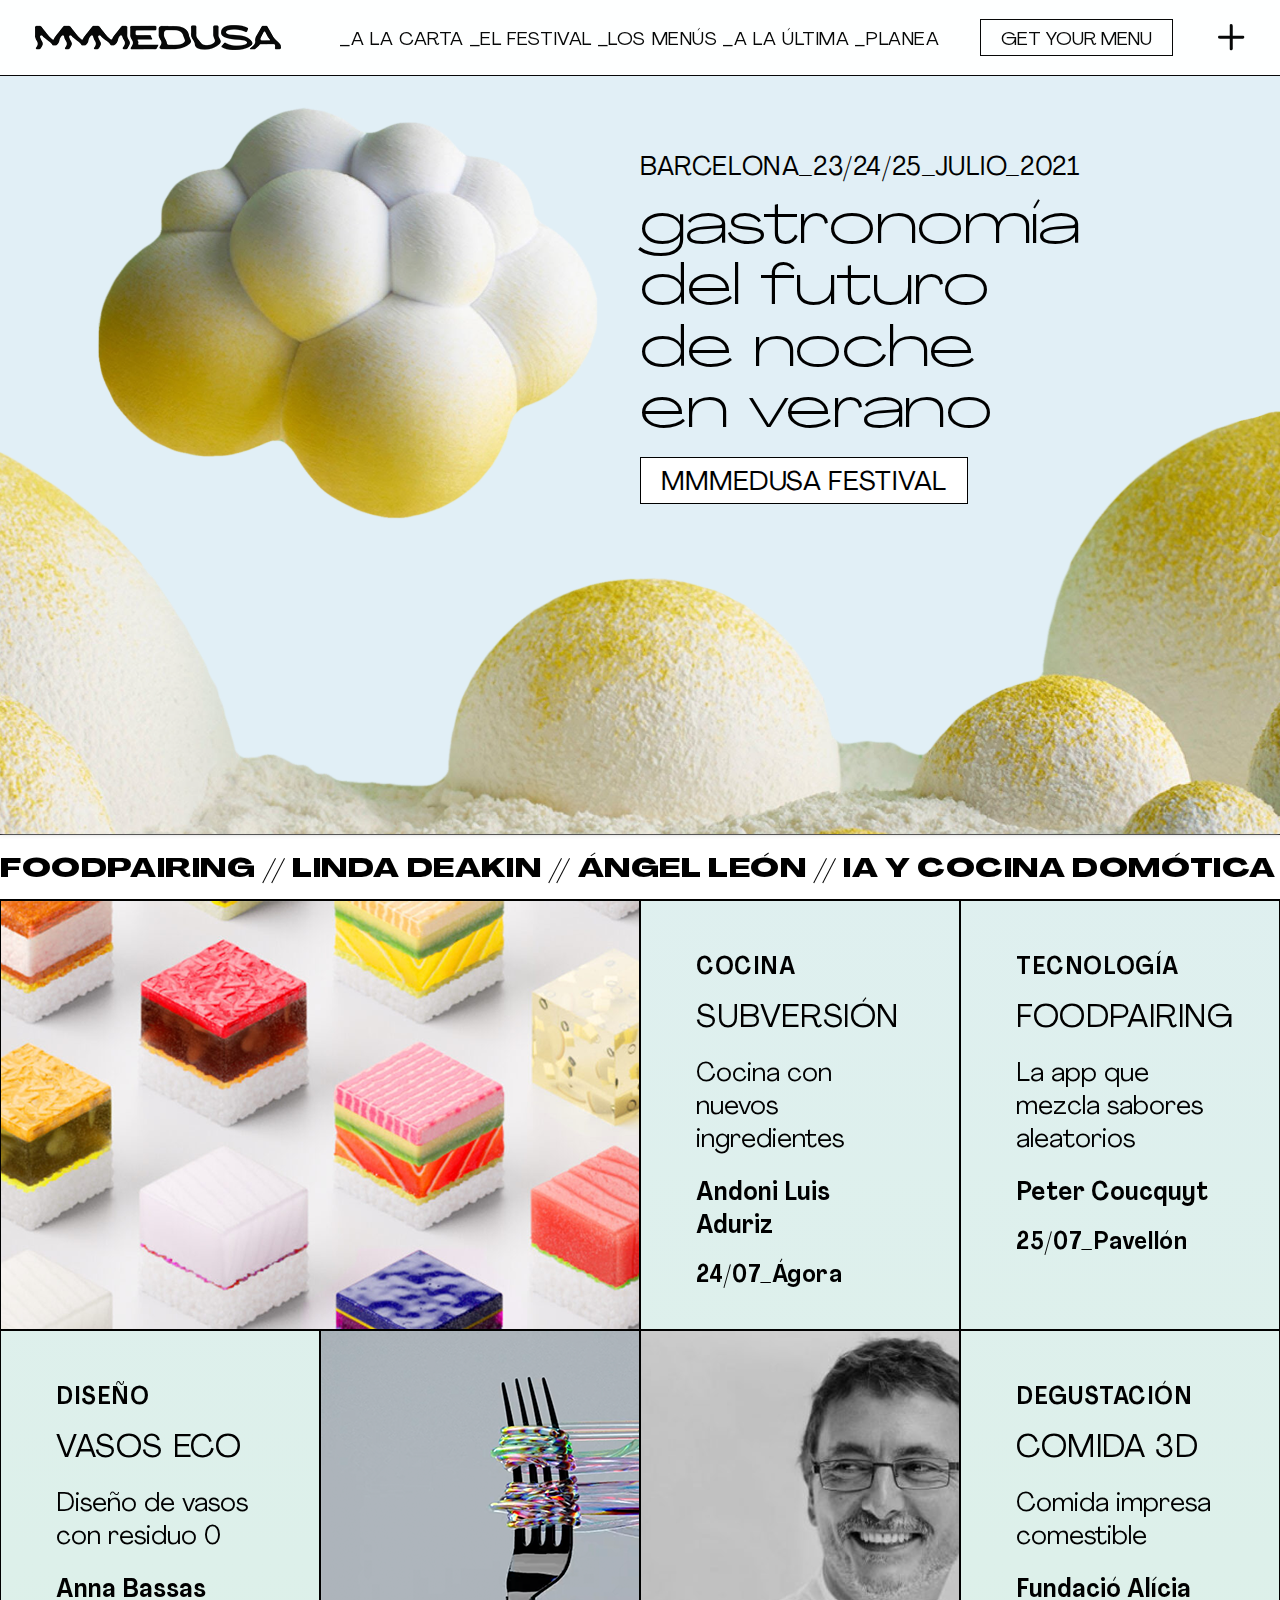
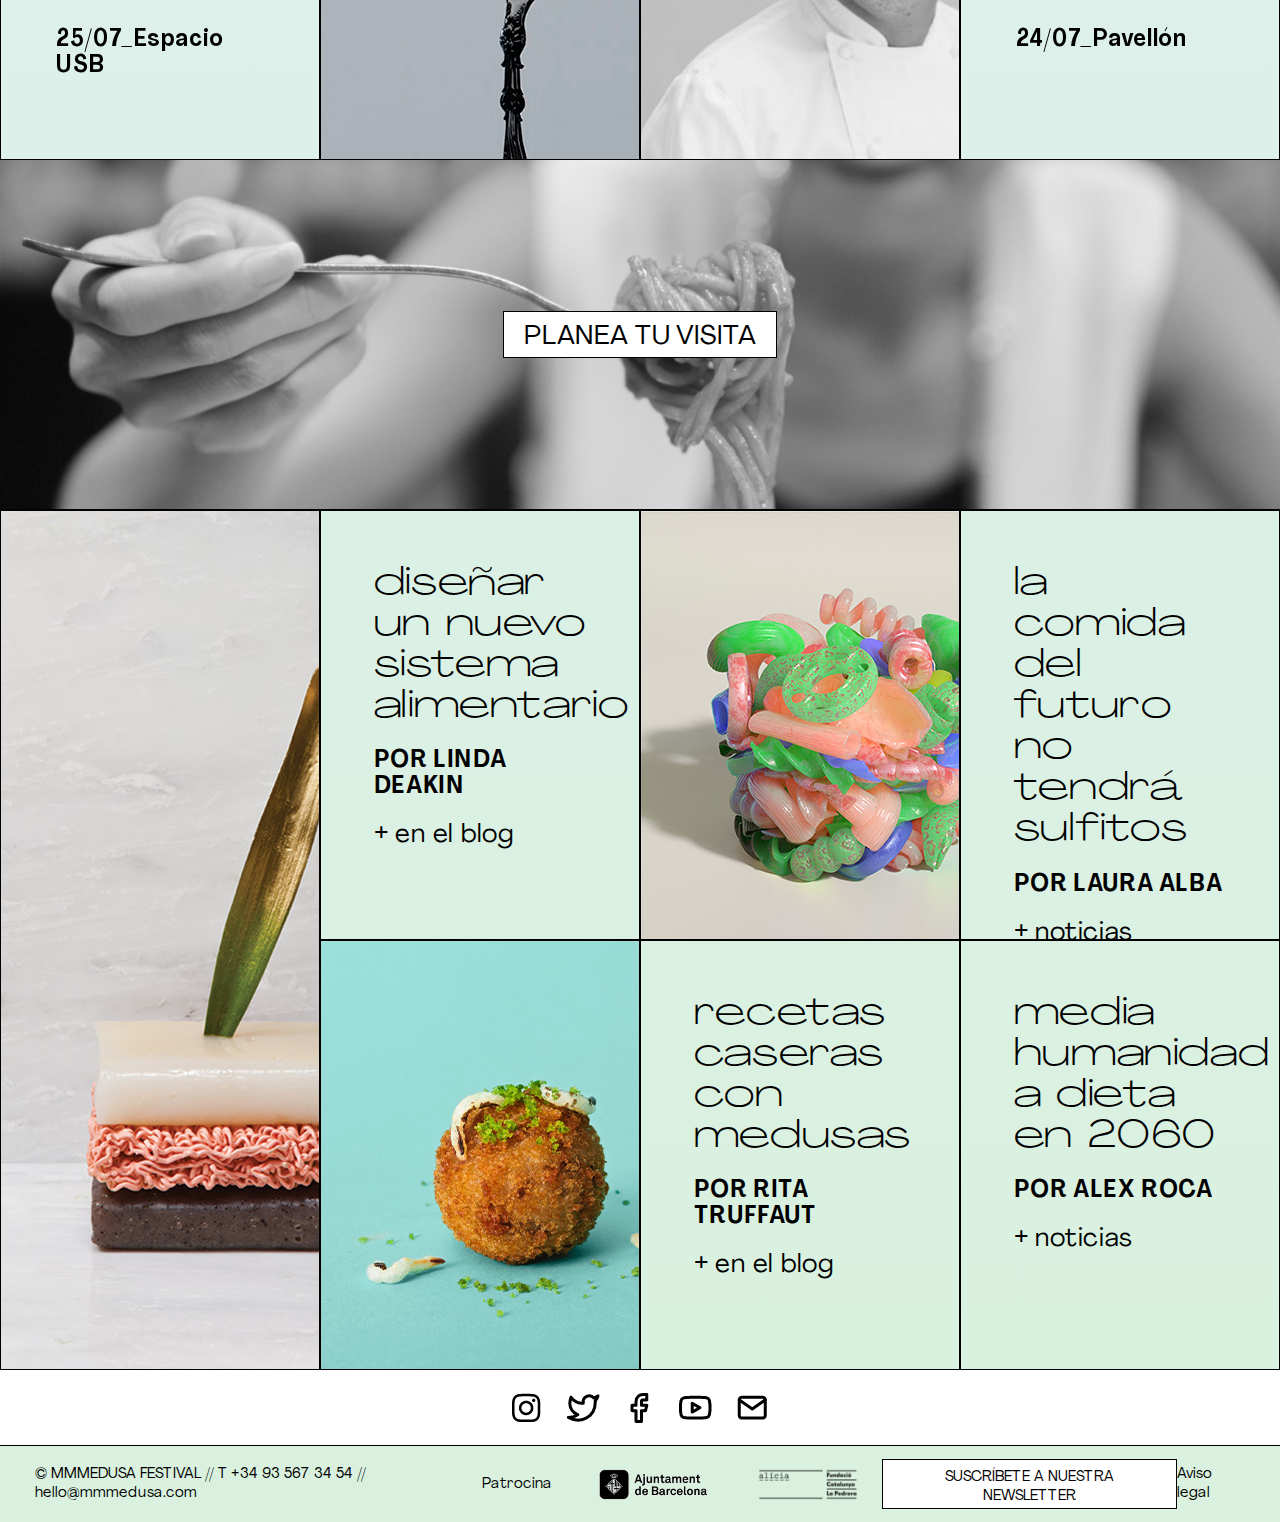
==== commit e52d77da: "versió escriptori mmmedusa" ====
--- a/index.html
+++ b/index.html
@@ -44,7 +44,7 @@
                 
                 <article id="portada1" title="Forsman & Bodenfors">
                     <div class="txt_portada1">
-                        <p>Barcelona_24/25/26_Julio_2021</p>
+                        <p>Barcelona_23/24/25_Julio_2021</p>
                         <h2>gastronomía del futuro de noche<br> en verano</h2>
                         <button>MMMEDUSA Festival</button>
                     </div>
@@ -81,14 +81,19 @@
 
             <section id="actividades">
 
-                <a id="sushi" class="horizontal" href="https://globetrender.com/2019/04/01/sushi-singularity-3d-printed-food-biometric-data/" target="_blank">Sushi</a>
+                <div id="sushi" class="horizontal">
+                    <a href="https://globetrender.com/2019/04/01/sushi-singularity-3d-printed-food-biometric-data/" target="_blank">
+                    <img src="img/sushi.png" alt="">
+                    </a>
+                </div>
+                
 
                 <div class="flip-card">
   					<div class="flip-card-inner">
     					<div class="flip-card-front">
-      						<article id="cocina">
+      						<article class="cocina">
                     			<h4>Cocina</h4>
-                    			<a href="" id="actividad">Subversión</a>
+                    			<a href="" class="actividad">Subversión</a>
                     			<div>
                         			<p>Cocina con nuevos ingredientes</p>
                         			<p class="bold">Andoni Luis Aduriz</p>
@@ -97,9 +102,9 @@
                 			</article>
     					</div>
     					<div class="flip-card-back">
-    							<article id="cocina">
+    							<article class="cocina">
                     			<h4>Cocina</h4>
-                    			<a href="" id="actividad">Medusas</a>
+                    			<a href="" class="actividad">Medusas</a>
                     			<div>
                         			<p>Aprende a cocinar la comida del futuro</p>
                         			<p class="bold">Carme Ruscalleda</p>
@@ -113,20 +118,20 @@
                 <div class="flip-card">
   					<div class="flip-card-inner">
     					<div class="flip-card-front">
-    						<article id="tecnologia">
+    						<article class="tecnologia">
                     			<h4>Tecnología</h4>
-                    			<a href="" id="actividad">Foodpairing</a>
-                    			<div>
-                        			<p>La app que mezcla sabores aleatoriamente</p>
+                    			<a href="" class="actividad">Foodpairing</a>
+                    			<div>
+                        			<p>La app que mezcla sabores aleatorios</p>
                         			<p class="bold">Peter Coucquyt</p>
                     			</div>
                     			<h4 class="lugar">25/07_Pavellón</h4>
                 			</article>
                 		</div>
     					<div class="flip-card-back">
-    						<article id="tecnologia">
+    						<article class="tecnologia">
                     			<h4>Tecnología</h4>
-                    			<a href="" id="actividad">AI Cooking</a>
+                    			<a href="" class="actividad">AI Cooking</a>
                     			<div>
                         			<p>Robots en la cocina: una realidad cercana</p>
                         			<p class="bold">Sony Corporation</p>
@@ -140,9 +145,9 @@
                 <div class="flip-card">
   					<div class="flip-card-inner">
     					<div class="flip-card-front">
-    						<article id="diseno">
+    						<article class="diseno">
                     			<h4>Diseño</h4>
-                    			<a href="" id="actividad">Vasos Eco</a>
+                    			<a href="" class="actividad">Vasos Eco</a>
                     			<div>
                         			<p>Diseño de vasos con residuo 0</p>
                         			<p class="bold">Anna Bassas</p>
@@ -151,9 +156,9 @@
                 			</article>
                 		</div>
     					<div class="flip-card-back">
-    						<article id="diseno">
+    						<article class="diseno">
                     			<h4>Diseño</h4>
-                    			<a href="" id="actividad">Sistemas</a>
+                    			<a href="" class="actividad">Sistemas</a>
                     			<div>
                         			<p>Diseñar el sistema alimentario del futuro</p>
                         			<p class="bold">Linda Deakin</p>
@@ -162,29 +167,37 @@
                 			</article>
                 		</div>
   					</div>
-				</div>
-
-                <a id="tenedor" class="unidad" href="https://xk.studio/0-Food" target="_blank">Tenedor</a>
-
-                <a id="andoni" class="unidad" href="https://www.mugaritz.com" target="_blank">Andoni</a>
+                </div>
+                
+                <div id="tenedor" class="unidad">
+                    <a href="https://xk.studio/0-Food" target="_blank">
+                    <img src="img/tenedor.png" alt="">
+                    </a>
+                </div>
+
+                <div id="andoni" class="unidad">
+                    <a href="https://www.mugaritz.com" target="_blank">
+                    <img src="img/andoni.png" alt="">
+                    </a>
+                </div>                
 
                 <div class="flip-card">
   					<div class="flip-card-inner">
     					<div class="flip-card-front">
-    						<article id="degustacion">
+    						<article class="degustacion">
                     			<h4>Degustación</h4>
-                    			<a href="" id="actividad">Comida 3D</a>
-                    			<div>
-                        			<p>Comida impresa con materiales comestibles</p>
+                    			<a href="" class="actividad">Comida 3D</a>
+                    			<div>
+                        			<p>Comida impresa comestible</p>
                         			<p class="bold">Fundació Alícia</p>
                     			</div>
                     			<h4 class="lugar">24/07_Pavellón</h4>
                 			</article>
                			</div>
     					<div class="flip-card-back">
-    						<article id="degustacion">
+    						<article class="degustacion">
                     			<h4>Degustación</h4>
-                    			<a href="" id="actividad">Liofilizados</a>
+                    			<a href="" class="actividad">Liofilizados</a>
                     			<div>
                         			<p>Comida lista para llevar con todo el sabor</p>
                         			<p class="bold">Semon</p>
@@ -200,42 +213,59 @@
 
             <section id="planea">
 
-                <a href="" class="boton">Planea tu visita</a>
+                <button><a href=""></a>Planea tu visita</button>
 
             </section>
 
 
             <section id="novedades">
-                
-                <a id="pincho" class="vertical" href="http://www.elsayranzo.com/old/2017/01/15/the-future-of-food/" target="_blank">Pincho</a>
-
-                <article id="sistema" class="unidad">
-                    <h2 class="titular">diseñar un nuevo sistema alimentario</h2>
-                    <h4 class="autor">Por Linda Deakin</h4>
-                    <a href="" id="noticias">+ en el blog</a>
-                </article>
-
-                <a id="capas" class="unidad" href="https://xk.studio/0-Food" target="_blank">Capas</a>
-
-                <article id="sulfitos" class="unidad">
-                    <h2 class="titular">la comida del futuro no tendrá sulfitos</h2>
-                    <h4 class="autor">Por Laura Alba</h4>
-                    <a href="" id="noticias">+ noticias</a>
-                </article>
-
-                <a id="bola" class="unidad" href="https://space10.com/project/tomorrows-meatball/" target="_blank">Bola</a>
-
-                <article id="medusa" class="unidad">
-                    <h2 class="titular">recetas caseras con medusas</h2>
-                    <h4 class="autor">Por Rita Truffaut</h4>
-                    <a href="" id="noticias">+ en el blog</a>
-                </article>
-
-                 <article id="dieta" class="unidad">
-                    <h2 class="titular">media humanidad a dieta en 2060 </h2>
-                    <h4 class="autor">Por Alex Roca</h4>
-                    <a href="" id="noticias">+ noticias</a>
-                </article>
+
+                <div id="pincho" class="vertical">
+                    <a href="http://www.elsayranzo.com/old/2017/01/15/the-future-of-food/" target="_blank">
+                    <img src="img/pincho.png" alt="">
+                    </a>
+                </div>
+
+                <div class="news">
+
+                    <article id="sistema" class="articulo">
+                        <h2 class="titular">diseñar un nuevo sistema alimentario</h2>
+                        <h4 class="autor">Por Linda Deakin</h4>
+                        <a href="" id="noticias">+ en el blog</a>
+                    </article>
+
+                    
+                    <div id="capas" class="imagen">
+                        <a href="https://xk.studio/0-Food" target="_blank">
+                        <img src="img/capas.png" alt="">
+                        </a>
+                    </div>
+
+                    <article id="sulfitos" class="articulo">
+                        <h2 class="titular">la comida del futuro no tendrá sulfitos</h2>
+                        <h4 class="autor">Por Laura Alba</h4>
+                        <a href="" id="noticias">+ noticias</a>
+                    </article>
+
+                    <div id="bola" class="imagen">
+                        <a href="https://space10.com/project/tomorrows-meatball/" target="_blank">
+                        <img src="img/bola.png" alt="">
+                        </a>
+                    </div>
+
+                    <article id="medusa" class="articulo">
+                        <h2 class="titular">recetas caseras con medusas</h2>
+                        <h4 class="autor">Por Rita Truffaut</h4>
+                        <a href="" id="noticias">+ en el blog</a>
+                    </article>
+
+                    <article id="dieta" class="articulo">
+                        <h2 class="titular">media humanidad a dieta en 2060 </h2>
+                        <h4 class="autor">Por Alex Roca</h4>
+                        <a href="" id="noticias">+ noticias</a>
+                    </article>
+
+                </div>
                 
             
             </section>
@@ -259,6 +289,7 @@
 
 
             <section id="creditos">
+
             	<div id="contacto">
                 <p>© MMMEDUSA FESTIVAL   //   T +34 93 567 34 54   //   hello@mmmedusa.com</p>
                 </div>
@@ -270,7 +301,7 @@
                 </div>
 
                 <div id="final">
-                    <a href="" class="boton3">Suscríbete a nuestra newsletter</a>
+                    <button><a href=""></a>Suscríbete a nuestra newsletter</button> 
                     <p>Aviso legal</p>
                 </div>
 
--- a/css/estilos.css
+++ b/css/estilos.css
@@ -200,7 +200,7 @@
 }
 
 .slider button {
-	font-size:1.5em;
+	font-size:1.4em;
 }
 
 .boton:hover {
@@ -225,10 +225,10 @@
 }
 
 .txt_portada1 p {
-	font-size:1.785em;
-	margin:0.5em 0;
+	font-size:1.6rem;
 	text-transform:uppercase;
 	letter-spacing: 0.6px;
+	margin-bottom: 2%;
 }
 
 #portada2 {
@@ -239,23 +239,14 @@
 	background-size:cover;
 	border: 0;
 	display: flex;
-	justify-content: flex-end
+	justify-content: flex-end;
 	
 }
 
-#portada2 div {
-	width:495px;
-	margin-top:30px;
-	margin-left:272px;
-}
-
-#portada2 div h2 {
-	text-align:right;
-}
-
-#portada2 .boton {
-	margin-top:11px;
-	margin-left: 488px;
+.txt_portada2 {
+	width: 80%;
+	height: 60%;
+	align-self: flex-end;
 }
 
 #portada3 {
@@ -264,39 +255,29 @@
 	background-image: url('../img/plat.png');
 	background-position: center;
 	background-size:cover;
-	padding-top:50px;
-	padding-left:60px;
-}
-
-#portada3 div {
-	width:500px;
-	margin-top:280px;
-	margin-left:267px;
-}
-
-#portada3 div h2 {
-	text-align:right;
-}
-
-#portada3 .boton {
-	margin-top:11px;
-	margin-left: 486px;
+	display: flex;
+	justify-content: flex-end;
+}
+
+.txt_portada3 {
+	width: 95%;
+	height: 50%;
+	align-self: flex-end;
 }
 
 
 aside {
-	margin: 0;
 	height: 66px;
 	background-color: white;
-	border-top: solid 1px #000000;
-	border-bottom: solid 1px #000000;
+	border-top: solid 1px black;
+	border-bottom: solid 1px black;
 	box-sizing: border-box;
-	font-family:Agrandir-GrandHeavy;
-	font-size:1.785em;
+	font-family: 'Agrandir-GrandHeavy';
+	font-size:1.6rem;
 	letter-spacing: 0.6px;
-	text-transform:uppercase;
+	text-transform: uppercase;
 	line-height: 72px;
-	color: #000000;
+	color: black;
 }
 
 .marquee {
@@ -322,26 +303,15 @@
 #actividades {
 	height:860px;
 	width: 100%;
-	box-sizing: border-box;
-	float:left;
+	display: flex;
+	flex-flow: row wrap;
 }
 
 .unidad {
 	width: 25%;
 	height: 50%;
 	background-color: transparent;
-	margin: 0px;
-	float: left;
-	padding-top: 70px;
-	padding-left: 70px;
-	padding-right: 60px;
-	border-right: solid 1px #000000;
-	border-bottom: solid 1px #000000; 
-	box-sizing: border-box;
-}
-
-.unidad: last-of-type{
-	border-right: none;
+	border: solid 0.5px black;
 }
 
 .flip-card {
@@ -349,15 +319,8 @@
   	width: 25%;
   	height: 50%;
   	perspective: 1000px;
-  	float: left;
-  	text-align: left;
-  	margin: 0px;
-	padding-top: 70px;
-	padding-left: 70px;
-	padding-right: 60px;
-	border-right: solid 1px #000000;
-	border-bottom: solid 1px #000000; 
-	box-sizing: border-box;
+	padding: 4.3%;
+	border: solid 0.5px black; 
 }
 
 
@@ -365,7 +328,6 @@
   	position: relative;
   	width: 100%;
   	height: 100%;
-  	text-align: center;
   	transition: transform 0.8s;
   	transform-style: preserve-3d;
   	text-align: left;
@@ -387,174 +349,218 @@
   	transform: rotateX(180deg);
 }
 
-#actividad {
-	font-size: 2.285em;
+.actividad {
+	font-size: 2rem;
+	margin-bottom: 10%;
+	font-weight: normal;
+	letter-spacing: 0.6px;
+	line-height: 1.07;
+	text-transform: uppercase;
+	color: black;
+}
+
+.horizontal {
+	width: 50%;
+	height: 50%;
+	border: solid 0.5px black;
+}
+
+h4 {
+	font-family: 'Agrandir-TextBold';
+	font-size: 1.5rem;
 	font-weight:normal;
 	letter-spacing: 0.6px;
 	line-height: 1.07;
 	text-transform:uppercase;
-	color: black;
-}
-
-.horizontal {
-	width: 50%;
-	height: 50%;
-	margin: 0px;
-	float: left;
-	padding-top: 80px;
-	padding-left: 70px;
-	padding-right: 70px;
-	border-right: solid 1px #000000;
-	border-bottom: solid 1px #000000; 
-	box-sizing: border-box;
+	margin-bottom: 10%;
+}
+
+main section article div p {
+	font-size: 1.6rem;
+	margin-bottom: 10%;
+} 
+
+
+.bold {
+	font-family: 'Agrandir-TextBold';
+	font-size: 1.6rem;
+}
+
+.lugar {
+	text-transform: capitalize;
+}
+
+#sushi {
+	overflow: hidden;
+}
+
+#sushi img{
+	width: auto;
+	transition: all .2s ease-in-out;
+	
+}
+
+#sushi:hover img{
+	transform: scale(1.05);
+	overflow: hidden;
+}
+
+#tenedor {
+	overflow: hidden;
+}
+
+#tenedor img{
+	width: auto;
+	transition: all .2s ease-in-out;
+}
+
+#tenedor:hover img{
+	transform: scale(1.05);
+	overflow: hidden;
+}
+
+#andoni {
+	overflow: hidden;
+}
+
+#andoni img{
+	width: auto;
+	transition: all .2s ease-in-out;
+}
+
+#andoni:hover img{
+	transform: scale(1.05);
+	overflow: hidden;
+}
+
+
+#planea {
+	height:350px;
+	width: 100%;
+	background-image: url('../img/come.png');
+	background-position: center;
+	background-size:cover;
+	border-bottom: solid 0.5px black;
+	display: flex;
+	justify-content: center;
+	align-items:center;
+}
+
+#planea button {
+	font-size:1.4em;
+}
+
+#novedades {
+	height:860px;
+	width: 100%;
+	display: flex;
+	flex-flow: row wrap;
 }
 
 .vertical {
 	width: 25%;
 	height: 100%;
-	margin: 0px;
-	float: left;
-	padding-top: 80px;
-	padding-left: 70px;
-	padding-right: 70px;
-	border-right: solid 1px #000000;
-	border-bottom: solid 1px #000000; 
-	box-sizing: border-box;
-}
-
-h4 {
-	font-family:Agrandir-TextBold;
-	font-size:1.785em;
-	font-weight:normal;
-	margin:0;
-	letter-spacing: 0.6px;
-	line-height: 1.07;
-	text-transform:uppercase;
-	padding-bottom: 30px;
-}
-
-main section article div p {
-	font-size:1.785em;
-} 
-
-
-.bold {
-	font-family:Agrandir-TextBold;
-	font-size: 1.785em;
-}
-
-.lugar {
-	text-transform: capitalize;
-}
-
-#sushi {
-	margin: 0;
-	float: left;
-	background-image: url('../img/sushi.png');
-	text-indent: -999999px;
-	position:relative;
-}
-
-#tenedor {
-	margin: 0;
-	float: left;
-	background-image: url('../img/tenedor.png');
-	text-indent: -999999px;
-	position:relative;
-}
-
-#andoni {
-	margin: 0;
-	float: left;
-	background-image: url('../img/andoni.png');
-	text-indent: -999999px;
-	position:relative;
-}
-
-#planea {
-	height:350px;
-	width: 100%;
-	background-image: url('../img/come.png');
-	background-position: center;
-	background-size:cover;
-	border-bottom: solid 1px #000000;
-	box-sizing: border-box;
-	display: flex;
-	justify-content: center;
-	align-items:center;
-}
-
-#planea .boton {
-	position: absolute;
-}
-
-#novedades {
-	height:860px;
-	width: 100%;
-	box-sizing: border-box;
-	float:left;
-}
+	border: solid 0.5px black;
+}
+
+.news {
+	width: 75%;
+	height: 100%;
+	display: flex;
+	flex-flow: row wrap;
+}
+
+.imagen {
+	width: 33.33%;
+	height: 50%;
+	background-color: transparent;
+	border: solid 0.5px black;
+}
+
+.articulo {
+	width: 33.33%;
+	height: 50%;
+	background-color: transparent;
+	border: solid 0.5px black;
+	padding: 5.5%;
+}
+
+.articulo:hover {
+	background-image: linear-gradient(to bottom right, #E1EFF6, #D9F1DE);
+	cursor: pointer;
+}
+
 
 .titular {
-	font-size:2.857em;
-	padding-bottom: 40px;
+	width: 100%;
+	font-size: 2.4rem;
+	margin-bottom: 10%;
 }
 
 #noticias {
-	font-size:1.428em;
-	font-weight:normal;
-	margin:0;
+	font-size:1.6rem;
+	font-weight: normal;
 	letter-spacing: 0.6px;
 	line-height: 1.07;
 	color: black;
 }
 
 #pincho {
-	margin: 0;
-	float: left;
-	background-image: url('../img/pincho.png');
-	text-indent: -999999px;
-	position:relative;
-	border-bottom: solid 1px #000000;
-	border-right: : solid 1px #000000;
-	box-sizing: border-box;
+	overflow: hidden;
+}
+
+#pincho img{
+	width: auto;
+	transition: all .2s ease-in-out;
+}
+
+#pincho:hover img{
+	transform: scale(1.05);
+	overflow: hidden;
 }
 
 #capas {
-	margin: 0;
-	float: left;
-	background-image: url('../img/capas.png');
-	text-indent: -999999px;
-	position:relative;
+	overflow: hidden;
+}
+
+#capas img{
+	width: auto;
+	transition: all .2s ease-in-out;
+}
+
+#capas:hover img{
+	transform: scale(1.05);
+	overflow: hidden;
 }
 
 #bola {
-	margin: 0;
-	float: left;
-	background-image: url('../img/bola.png');
-	text-indent: -999999px;
-	position:relative;
+	overflow: hidden;
+}
+
+#bola img{
+	width: auto;
+	transition: all .2s ease-in-out;
+}
+
+#bola:hover img{
+	transform: scale(1.05);
+	overflow: hidden;
 }
 
 
 
 footer {
-	margin:0;
 	height: 152px;
 	background-color: #D9F1DE;
-	box-sizing: border-box;
-	overflow: hidden;
   	width: 100%;
-  	clear:both;
  }
 
 
 #footer-social { 
 	height: 76px;
 	width: 100%;
-	background-color: #ffffff;
-	border-bottom: solid 1px #000000;
-	box-sizing: border-box;
+	background-color: white;
+	border-bottom: solid 1px black;
 	display: flex;
 	justify-content: center;
 	align-items:center;
@@ -573,8 +579,6 @@
 	width: 38px;
 	height: 30px;
 	text-indent: -999999px;
-	box-sizing: border-box;
-	margin: 0;
 }
 
 #twitter {
@@ -582,8 +586,6 @@
 	width: 38px;
 	height: 30px;
 	text-indent: -999999px;
-	box-sizing: border-box;
-	margin: 0;
 }
 
 #facebook {
@@ -591,8 +593,6 @@
 	width: 38px;
 	height: 30px;
 	text-indent: -999999px;
-	box-sizing: border-box;
-	margin: 0;
 }
 
 #youtube {
@@ -600,8 +600,6 @@
 	width: 38px;
 	height: 30px;
 	text-indent: -999999px;
-	box-sizing: border-box;
-	margin: 0;
 }
 
 #mail {
@@ -609,82 +607,58 @@
 	width: 38px;
 	height: 30px;
 	text-indent: -999999px;
-	box-sizing: border-box;
-	margin: 0;
 }
 
 #creditos {
 	height: 76px;
 	width: 100%;
-	box-sizing: border-box;
-	padding-left: 60px;
-	padding-right: 60px;
-	display: flex;
-	justify-content: space-around;
-	align-items:center;
+	padding-left: 35px;
+	padding-right: 35px;
+	display: flex;
+	justify-content: space-between;
+	align-items: center;
 }
 
 #contacto {
-	width: 37%;
- 	height: 76px;
+	width: 35%;
+	font-size: 0.9rem;
  	display: flex;
 	justify-content: flex-start;
-	align-items:center;
+	align-items: center;
 }
 
  #patrocinadores {
- 	text-align: left;
- 	width: 26%;
- 	height: 76px;
+ 	width: 35%;
  	display: flex;
 	justify-content: space-around;
-	align-items:center;
+	align-items: center;
  }
 
- footer section #patrocinadores p {
- 	padding-right: 40px;
+#patrocinadores p {
+	 font-size: 0.9rem;
  }
 
  #aj {
-	margin: 0;
 	background-image: url('../img/ajuntament.png');
 	text-indent: -999999px;
 	width: 110px;
 	height: 31px;
-	box-sizing: border-box;
-	margin-right: 30px;
 }
 
  #fa {
-	margin: 0;
 	background-image: url('../img/alicia.png');
 	text-indent: -999999px;
 	width: 103px;
 	height: 33px;
-	box-sizing: border-box;
 }
 
  #final {
- 	width: 37%;
- 	height: 76px;
- 	display: flex;
-	justify-content: flex-end;
-	align-items:center;
+ 	width: 30%;
+	 display: flex;
+	 align-items:center;
+	justify-content: space-around;
  }
 
-.boton3 {
-	display:block;
-	background-color: #ffffff;
-	border:solid 1px #000000;
-	width:280px;
-	height:31px;
-	text-align:center;
-	color:#000000;
-	line-height:31px;
-	text-decoration: none;
-	text-transform:uppercase;
-	font-size:0.928em;
-	box-sizing: border-box;
-	margin:0;
-	margin-right: 115px;
-}
+ #final button, p {
+	 font-size: 0.9rem;
+ }
